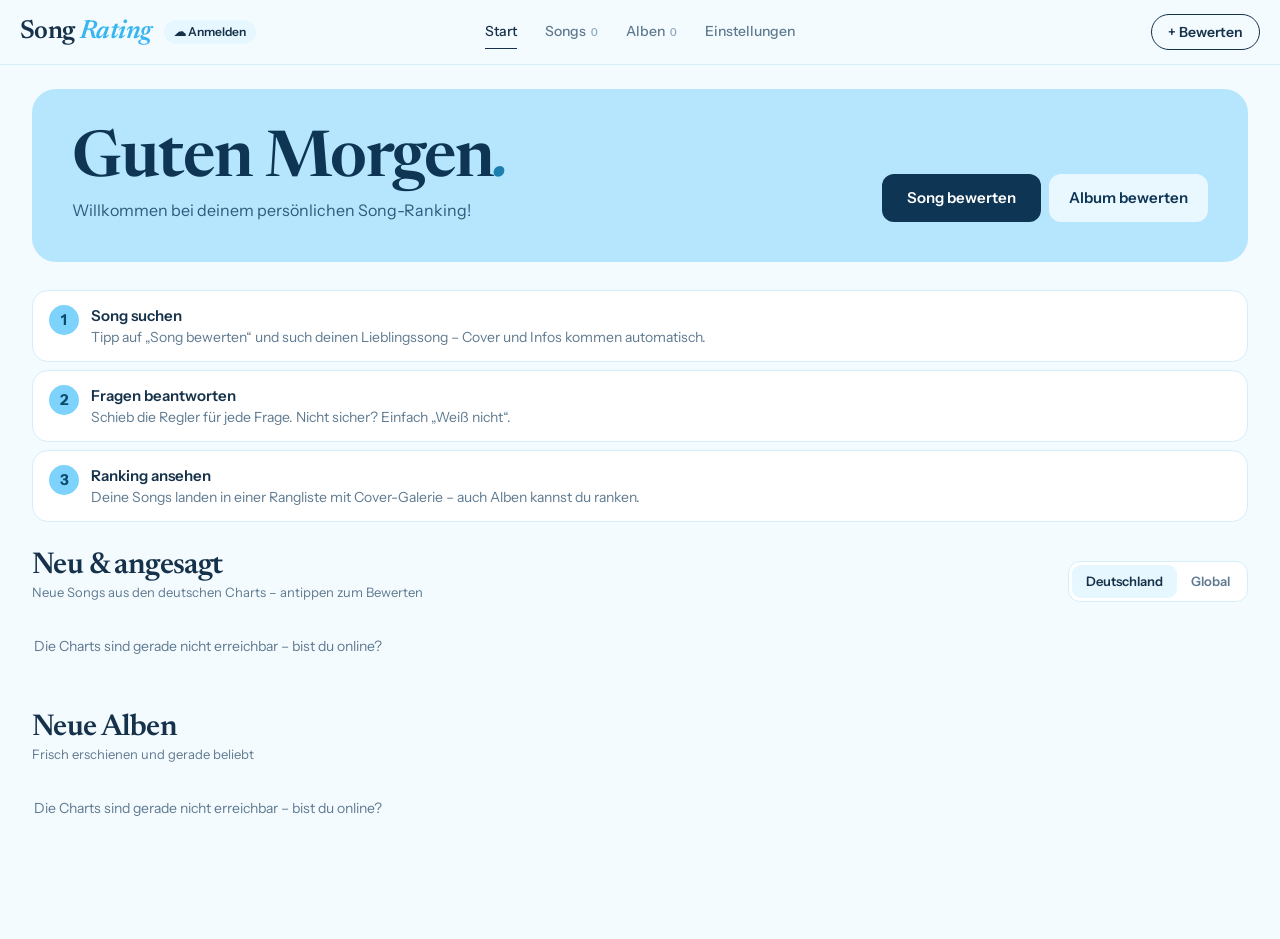
==== index.html @ c4248044 "One cover per album: songs of an album (also Deluxe / Taylor's Version) share a chosen cover, a song" ====
<!doctype html>
<html lang="de">
<head>
<meta charset="utf-8">
<meta name="viewport" content="width=device-width, initial-scale=1, viewport-fit=cover">
<meta name="theme-color" content="#b5e6fd">
<meta name="apple-mobile-web-app-capable" content="yes">
<meta name="mobile-web-app-capable" content="yes">
<meta name="apple-mobile-web-app-title" content="Song Rating">
<link rel="manifest" href="manifest.webmanifest">
<link rel="icon" type="image/png" href="assets/icons/icon-192.png">
<link rel="apple-touch-icon" href="assets/icons/apple-touch-icon.png">
<title>Song Rating</title>
<script src="assets/js/theme.js"></script>
<link rel="preconnect" href="https://fonts.googleapis.com">
<link rel="preconnect" href="https://fonts.gstatic.com" crossorigin>
<link rel="stylesheet" href="https://fonts.googleapis.com/css2?family=Instrument+Sans:wght@400;500;600;700&family=Newsreader:ital,opsz,wght@0,6..72,500;0,6..72,600;0,6..72,700;1,6..72,600&display=swap">
<link rel="stylesheet" href="assets/css/base.css?v=7">
<link rel="stylesheet" href="assets/css/start.css?v=9">
<link rel="stylesheet" href="assets/css/mobile.css?v=10">
</head>
<body>
<header id="top" data-active="start"></header>

<main class="start">
  <div class="hero-wrap">
    <section class="hero">
      <div>
        <h1 id="greeting"></h1>
        <p id="summary"></p>
      </div>
      <div class="hero-actions">
        <a class="btn hero-main" href="bewerten.html">Song bewerten</a>
        <a class="btn hero-alt" href="album.html">Album bewerten</a>
      </div>
    </section>
  </div>

  <div class="start-main">
    <!-- filled by start.js: stats, top 3, charts – or a short intro when nothing is rated yet -->
    <div id="mine"></div>

    <section class="block" id="recsBlock" hidden>
      <div class="block-head">
        <div><h2>Für dich heute</h2><span>Songs, die zu deinen Lieblings-Artists passen – jeden Tag neu</span></div>
        <button type="button" class="recs-more" id="recsMore">Neue Vorschläge ↻</button>
      </div>
      <div class="rail" id="recs"></div>
    </section>

    <section class="block">
      <div class="block-head">
        <div><h2>Neu &amp; angesagt</h2><span id="chartsSub">Neue Songs aus den Charts – antippen zum Bewerten</span></div>
        <div class="region-pick" id="regionPick">
          <button type="button" data-region="de">Deutschland</button>
          <button type="button" data-region="global">Global</button>
        </div>
      </div>
      <div class="rail" id="newSongs"><div class="rail-msg">Lade Charts …</div></div>
    </section>

    <section class="block">
      <div class="block-head">
        <div><h2>Neue Alben</h2><span>Frisch erschienen und gerade beliebt</span></div>
      </div>
      <div class="rail" id="newAlbums"><div class="rail-msg">Lade Charts …</div></div>
    </section>
  </div>
</main>

<script src="assets/js/defaults.js"></script>
<script src="assets/js/texts-de.js"></script>
<script src="assets/js/texts-zh.js"></script>
<script src="assets/js/language.js?v=2"></script>
<script src="assets/js/i18n-zh.js?v=6"></script>
<script src="assets/js/i18n.js?v=2"></script>
<script src="assets/js/common.js?v=14"></script>
<script src="assets/vendor/supabase.min.js"></script>
<script src="assets/js/cloud-config.js"></script>
<script src="assets/js/cloud.js"></script>
<script src="assets/js/itunes.js"></script>
<script src="assets/js/charts.js"></script>
<script src="assets/js/recommend.js?v=9"></script>
<script src="assets/js/start.js?v=13"></script>
</body>
</html>
---- assets/css/base.css ----
/* Shared look: colors, header/nav, buttons, covers */
:root{
  --bg:#f4fbff;--card:#ffffff;--text:#16324a;--muted:#5f7a90;--line:#d6eefb;
  --accent:#7dd3fc;--accent-strong:#38b6f0;--accent-soft:#e6f7ff;--track:#dcf0fb;--na:#a9bfcf;
  --hero1:#b5e6fd;--hero2:#e0f5ff;--hero-text:#0f3554;--on-accent:#0c4a6e;
  --skip:#fff3d6;--skip-text:#9a6a00;color-scheme:light;
  --hero-sub:#2d5b7c;--hero-em:#1d7fb0;--ink:#0f3554;--ink-hover:#16486f;--ink-card:#0f3554;--ink-score:#b5e6fd;
  --hero-btn2:rgba(255,255,255,.7);--hero-btn2-hover:#fff;--soft-track:#eef6fb;--shadow:rgba(15,53,84,.06);
  --serif:"Newsreader",Georgia,"Times New Roman","Songti SC","Noto Serif SC",serif;
  --sans:"Instrument Sans",-apple-system,BlinkMacSystemFont,"Segoe UI",Roboto,"PingFang SC","Hiragino Sans GB","Microsoft YaHei","Noto Sans SC",sans-serif;
}
/* dark colors: chosen in the settings (data-theme), or automatically when the device is in dark mode */
:root[data-theme=dark]{--bg:#0e1a24;--card:#152532;--text:#e4f1fa;--muted:#8fa9bc;--line:#24394a;
    --accent:#7dd3fc;--accent-strong:#a5e3fd;--accent-soft:#183a52;--track:#24394a;--na:#4d6475;
    --hero1:#1d5f8a;--hero2:#2b7fb3;--hero-text:#eaf6fe;--on-accent:#0c4a6e;
    --skip:#3a3018;--skip-text:#f2c35b;color-scheme:dark;
    --hero-sub:#cfe8f7;--hero-em:#a5e3fd;--ink:#0e1a24;--ink-hover:#152532;--ink-card:#1d5f8a;--ink-score:#e0f5ff;
    --hero-btn2:rgba(255,255,255,.14);--hero-btn2-hover:rgba(255,255,255,.24);--soft-track:#1d3040;--shadow:rgba(0,0,0,.25)}
@media (prefers-color-scheme: dark){
  :root:not([data-theme=light]){--bg:#0e1a24;--card:#152532;--text:#e4f1fa;--muted:#8fa9bc;--line:#24394a;
    --accent:#7dd3fc;--accent-strong:#a5e3fd;--accent-soft:#183a52;--track:#24394a;--na:#4d6475;
    --hero1:#1d5f8a;--hero2:#2b7fb3;--hero-text:#eaf6fe;--on-accent:#0c4a6e;
    --skip:#3a3018;--skip-text:#f2c35b;color-scheme:dark;
    --hero-sub:#cfe8f7;--hero-em:#a5e3fd;--ink:#0e1a24;--ink-hover:#152532;--ink-card:#1d5f8a;--ink-score:#e0f5ff;
    --hero-btn2:rgba(255,255,255,.14);--hero-btn2-hover:rgba(255,255,255,.24);--soft-track:#1d3040;--shadow:rgba(0,0,0,.25)}
}
*{box-sizing:border-box}
body{margin:0;background:var(--bg);color:var(--text);font:15px/1.45 var(--sans);-webkit-font-smoothing:antialiased}
a{color:inherit}
h1,h2,h3{font-family:var(--serif);font-weight:600;letter-spacing:-.02em}
.wrap{max-width:1400px;margin:0 auto;padding:0 16px}
input::placeholder{color:#8fa9bc}

button,.btn{font:inherit;font-size:14px;padding:8px 14px;border-radius:12px;border:1px solid var(--line);
  background:var(--card);color:var(--text);cursor:pointer;text-decoration:none;display:inline-block}
button:hover,.btn:hover{border-color:var(--accent-strong)}
button.primary,.btn.primary{background:var(--accent);border-color:var(--accent);color:var(--on-accent);font-weight:600}
button.primary:hover,.btn.primary:hover{background:#bae6fd;border-color:#bae6fd}
button:disabled{opacity:.4;cursor:default}

/* page title (serif) used on the overview and settings pages */
.page-head{display:flex;justify-content:space-between;align-items:center;gap:12px;flex-wrap:wrap;margin:28px 0 16px}
.page-head h1{margin:0;font-size:42px;line-height:1}

/* header: logo · page tabs · "+ Bewerten" menu */
header{background:var(--bg);border-bottom:1px solid var(--line)}
/* full width: logo in the left corner (in line with the rating sidebar), "+ Bewerten" in the right corner */
.head{padding:0 20px;min-height:64px;display:grid;grid-template-columns:1fr auto 1fr;align-items:center;gap:24px}
.head-left{display:flex;align-items:center;gap:12px;min-width:0}
.logo{font-family:var(--serif);font-size:26px;line-height:1;font-weight:600;letter-spacing:-.02em;text-decoration:none;color:var(--text);white-space:nowrap}
.logo em{color:var(--accent-strong);margin-left:5px}
.cloud{font-size:12px;font-weight:600;text-decoration:none;padding:3px 10px;border-radius:20px;
  background:var(--accent-soft);color:var(--text);white-space:nowrap}
.cloud[hidden]{display:none}
.cloud.warn{background:#fff3d6;color:#9a6a00}
nav{display:flex;gap:28px;overflow-x:auto;max-width:100%}
.tab{font-size:14px;font-weight:500;padding:6px 0;color:var(--muted);text-decoration:none;white-space:nowrap;
  border-bottom:1.5px solid transparent}
.tab:hover{color:var(--text)}
.tab.active{color:var(--text);border-bottom-color:var(--text)}
.count{margin-left:5px;font-size:11px;color:#8fa9bc;font-variant-numeric:tabular-nums}
.head-right{justify-self:end;position:relative}
.plus-btn{font-weight:600;padding:7px 16px;border-radius:99px;border:1px solid var(--text);background:none;color:var(--text);white-space:nowrap}
.plus-btn:hover{background:var(--text);color:var(--bg);border-color:var(--text)}
.plus-menu{position:absolute;right:0;top:calc(100% + 8px);z-index:30;background:var(--card);border:1px solid var(--line);border-radius:14px;
  box-shadow:0 12px 32px rgba(15,53,84,.16);padding:6px;display:flex;flex-direction:column;min-width:220px}
.plus-menu[hidden]{display:none}
.plus-menu a{padding:12px 14px;border-radius:10px;font-weight:600;text-decoration:none}
.plus-menu a:hover{background:var(--accent-soft)}
.plus-menu small{display:block;font-size:12.5px;font-weight:400;color:var(--muted)}
@media (max-width:900px){
  .head{padding:0 16px;gap:16px}
  nav{gap:18px}
  .cloud{display:none}
}

/* score chip + covers */
.chip{display:inline-block;min-width:48px;text-align:center;padding:3px 8px;border-radius:12px;font-weight:700;
  color:var(--on-accent);font-variant-numeric:tabular-nums}
.cover{display:block;object-fit:cover;background:var(--accent-soft);aspect-ratio:1}
.cover-ph{display:grid;place-items:center;background:linear-gradient(135deg,#bae6fd,#e0f2fe 60%,#ddd6fe);
  color:#0c4a6e;font-weight:700}
.cover-ph span{font-size:2.2em;opacity:.7}
.toast{font-size:14px;color:var(--accent-strong);font-weight:600}

/* round rank badge on covers */
.medal{position:absolute;left:8px;top:8px;min-width:30px;height:30px;padding:0 6px;border-radius:15px;display:grid;place-items:center;
  font-family:var(--serif);font-weight:700;font-size:16px;background:rgba(255,255,255,.92);color:#0f3554;box-shadow:0 2px 6px rgba(0,0,0,.2)}
.medal.m1{background:#facc15;color:#713f12}
.medal.m2{background:#e2e8f0;color:#334155}
.medal.m3{background:#f0a868;color:#7c2d12}
.medal.ma{background:#0f3554;color:#b5e6fd}
---- assets/css/start.css ----
/* Start page: light-blue hero, stat tiles, top 3, charts, new-release rails */
.start{padding-bottom:64px}

/* hero */
.hero-wrap{max-width:1400px;margin:0 auto;padding:24px 32px 0}
.hero{background:var(--hero1);color:var(--hero-text);border-radius:24px;padding:40px;
  display:flex;flex-wrap:wrap;justify-content:space-between;align-items:flex-end;gap:18px}
.hero h1{margin:0;font-size:64px;line-height:1}
.hero h1 em{color:var(--hero-em)}
.hero p{margin:6px 0 0;font-size:16px;color:var(--hero-sub)}
.hero-actions{display:grid;grid-template-columns:1fr 1fr;gap:8px}
.hero-actions .btn{border:0;font-weight:600;font-size:15px;text-align:center;padding:13px 20px;border-radius:12px}
.hero-main{background:var(--ink);color:#fff}
.hero-main:hover{background:var(--ink-hover)}
.hero-alt{background:var(--hero-btn2);color:var(--hero-text)}
.hero-alt:hover{background:var(--hero-btn2-hover)}

.start-main{max-width:1400px;margin:0 auto;padding:28px 32px 0}
.block{margin:0 0 28px}
.block-head{display:flex;justify-content:space-between;align-items:flex-end;gap:12px;flex-wrap:wrap;margin-bottom:12px}
.block-head h2{margin:0;font-size:30px;line-height:1.1}
.block-head span{display:block;color:var(--muted);font-size:13px}
.block-head a{font-size:14px;font-weight:600;color:var(--accent-strong);text-decoration:none;align-self:baseline}

/* stat tiles */
.tiles{display:grid;grid-template-columns:repeat(4,minmax(0,1fr));gap:12px;margin-bottom:28px}
.tile{background:var(--card);border:1px solid var(--line);border-radius:16px;padding:16px 18px;min-width:0;
  box-shadow:0 6px 20px var(--shadow);display:flex;flex-direction:column;gap:2px}
.tile-label{font-size:12.5px;color:var(--muted);font-weight:600}
.tile-value{font-family:var(--serif);font-size:48px;font-weight:600;letter-spacing:-.02em;line-height:1.15;
  font-variant-numeric:tabular-nums;white-space:nowrap;overflow:hidden;text-overflow:ellipsis}
.tile:last-child .tile-value{font-size:30px;padding-top:12px}
.tile-sub{font-size:12px;color:var(--muted);min-height:16px}

/* top 3 + top album */
.podium{display:grid;grid-template-columns:repeat(4,minmax(0,1fr));gap:14px}
.pod{display:flex;flex-direction:column;gap:10px;text-decoration:none;background:var(--card);border:1px solid var(--line);
  border-radius:18px;padding:10px 10px 14px;min-width:0;transition:transform .15s,box-shadow .15s}
.pod:hover{transform:translateY(-3px);box-shadow:0 12px 28px rgba(15,53,84,.12)}
.pod-album{background:linear-gradient(160deg,var(--card),var(--accent-soft))}
.pod-cover{position:relative}
.pod-cover .cover{width:100%;border-radius:12px;font-size:28px}
.pod-info{padding:0 4px;display:flex;justify-content:space-between;align-items:flex-end;gap:8px}
.pod-text{min-width:0}
.pod-t{font-family:var(--serif);font-weight:600;font-size:18px;line-height:1.2;white-space:nowrap;overflow:hidden;text-overflow:ellipsis}
.pod-sub{font-size:12.5px;color:var(--muted);white-space:nowrap;overflow:hidden;text-overflow:ellipsis}
.pod .chip{flex:none;min-width:0;font-size:14px;padding:3px 9px;border-radius:10px}

/* charts */
.charts{display:grid;grid-template-columns:repeat(3,minmax(0,1fr));gap:14px;align-items:stretch}
.chart-card{background:var(--card);border:1px solid var(--line);border-radius:16px;padding:16px 18px;min-width:0}
.chart-card h3{margin:0;font-size:22px;line-height:1.2}
.chart-sub{margin:0 0 14px;font-size:12.5px;color:var(--muted)}
.mark{display:block;cursor:pointer;outline:none;transition:filter .12s}
.mark:hover,.mark:focus-visible{filter:brightness(1.12) saturate(1.1)}
.mark:focus-visible{box-shadow:0 0 0 2px var(--card),0 0 0 4px var(--accent-strong)}

.hbars{display:grid;gap:12px}
.hbar-label{display:flex;justify-content:space-between;gap:8px;margin-bottom:4px}
.hbar-label span{font-family:var(--serif);font-weight:600;font-size:15px;white-space:nowrap;overflow:hidden;text-overflow:ellipsis}
.hbar-label small{font-family:var(--sans);font-weight:400;font-size:12px;color:var(--muted)}
.hbar-val{font-size:13px;font-variant-numeric:tabular-nums}
.hbar-track{height:8px;border-radius:4px;background:var(--soft-track)}
.hbar-track .mark{height:100%;border-radius:4px}

.cols{position:relative;height:150px;margin-left:22px}
.cols-grid .gridline{position:absolute;left:0;right:0;border-top:1px solid var(--soft-track)}
.cols-grid .gridline:first-child{border-top-color:var(--line)}
.cols-grid .gridline span{position:absolute;left:-22px;top:-8px;width:16px;text-align:right;font-size:11px;color:var(--muted);font-variant-numeric:tabular-nums}
.cols-bars{position:absolute;inset:0;display:flex;align-items:flex-end;gap:8px}
.col{flex:1;height:100%;display:flex;align-items:flex-end;justify-content:center}
.col .mark{width:70%;border-radius:6px 6px 0 0;min-height:0}
.cols-labels{display:flex;gap:8px;margin-left:22px;margin-top:6px}
.cols-labels span{flex:1;text-align:center;font-size:11px;color:var(--muted);white-space:nowrap}
.chart-tip{position:absolute;z-index:50;background:var(--text);color:var(--bg);border-radius:8px;padding:6px 10px;font-size:12px;
  pointer-events:none;box-shadow:0 6px 18px rgba(0,0,0,.2);display:grid;max-width:240px}
.chart-tip[hidden]{display:none}
.chart-tip b{font-size:15px}
.sr-only{position:absolute;width:1px;height:1px;overflow:hidden;clip:rect(0 0 0 0);white-space:nowrap}

/* new releases: horizontally scrolling rails */
.rail{display:flex;gap:14px;overflow-x:auto;scroll-snap-type:x mandatory;padding:2px 2px 8px;scrollbar-width:none}
.rail::-webkit-scrollbar{display:none}
.rail-card{flex:none;width:150px;scroll-snap-align:start;text-decoration:none;display:flex;flex-direction:column;gap:6px}
.rail-cover{position:relative}
.rail-cover .cover{width:100%;border-radius:12px;font-size:26px;box-shadow:0 4px 12px rgba(15,53,84,.12)}
.rail-cover .chip{position:absolute;right:6px;bottom:6px;font-size:13px;min-width:0;padding:2px 7px;border-radius:10px}
.rail-t{font-weight:700;font-size:14px;white-space:nowrap;overflow:hidden;text-overflow:ellipsis}
.rail-sub{font-size:12.5px;color:var(--muted);white-space:nowrap;overflow:hidden;text-overflow:ellipsis}
.rail-tag{align-self:flex-start;font-size:11px;font-weight:700;color:var(--muted);background:var(--card);
  border:1px solid var(--line);border-radius:10px;padding:1px 8px}
.rail-tag.new{background:#dcfce7;border-color:#bbf7d0;color:#166534}
.rail-msg{color:var(--muted);font-size:14px;padding:20px 0}

/* first visit */
.intro{display:flex;flex-direction:column;gap:8px;margin-bottom:28px}
.step-card{display:grid;grid-template-columns:30px 1fr;gap:12px;background:var(--card);border:1px solid var(--line);border-radius:16px;padding:14px 16px}
.step-card b{display:grid;place-items:center;width:30px;height:30px;border-radius:50%;background:var(--accent);color:var(--on-accent)}
.step-card h3{margin:0;font-family:var(--sans);font-size:15px;font-weight:600;letter-spacing:0}
.step-card p{margin:0;font-size:14px;color:var(--muted)}

/* Germany / global switch for the charts */
.region-pick{display:flex;background:var(--card);border:1px solid var(--line);border-radius:12px;padding:3px}
.region-pick button{border:0;background:none;font-size:13px;font-weight:600;color:var(--muted);padding:7px 14px;border-radius:9px}
.region-pick button.on{background:var(--accent-soft);color:var(--text)}

@media (max-width:900px){
  .hero-wrap{padding:16px 16px 0}
  .hero{padding:28px}
  .hero h1{font-size:52px}
  .start-main{padding:24px 16px 0}
  .charts{grid-template-columns:1fr 1fr}
  .tiles{grid-template-columns:1fr 1fr}
}
@media (max-width:640px){
  /* full-width hero that continues the light-blue header */
  .hero-wrap{padding:0}
  .hero{border-radius:0;padding:4px 16px 20px}
  .hero h1{font-size:44px}
  .hero-actions{width:100%}
  .start-main{padding:20px 16px 0}
  .block-head h2{font-size:26px}
  .tiles{gap:10px;margin-bottom:22px}
  .tile{padding:12px 14px}
  .tile-value{font-size:38px}
  .tile:last-child .tile-value{font-size:22px;white-space:normal;line-height:1.2;padding-top:6px;
    display:-webkit-box;-webkit-line-clamp:2;-webkit-box-orient:vertical}
  .podium{display:flex;overflow-x:auto;scroll-snap-type:x mandatory;scroll-padding:0 16px;margin:0 -16px;padding:2px 16px 8px;gap:12px;scrollbar-width:none}
  .podium::-webkit-scrollbar{display:none}
  .pod{flex:none;width:46%;scroll-snap-align:start}
  .pod:hover{transform:none}
  .charts{grid-template-columns:minmax(0,1fr)}
  .rail{margin:0 -16px;padding:2px 16px 8px;scroll-padding:0 16px}
  .rail-card{width:128px}
}

/* daily suggestions */
.rail-tag.rec{max-width:100%;white-space:nowrap;overflow:hidden;text-overflow:ellipsis;background:var(--accent-soft);border-color:var(--line);color:var(--text)}
.recs-more{font-size:13px;font-weight:600;padding:8px 14px;border-radius:12px;color:var(--text)}
---- assets/css/mobile.css ----
/* Phone layout (all pages): bottom tab bar, two-column gallery, compact rating pages.
   Loaded last so it can override the page styles. */

:root{--tabbar:64px}
.tabbar,.plus-sheet{display:none}

@media (max-width:640px){
  body{padding-bottom:calc(var(--tabbar) + env(safe-area-inset-bottom) + 12px)}
  .wrap,.wrap.wide{padding-left:max(14px,env(safe-area-inset-left));padding-right:max(14px,env(safe-area-inset-right))}

  /* header: just the title – navigation lives in the tab bar */
  header{padding-top:env(safe-area-inset-top)}
  .head{display:flex;justify-content:space-between;min-height:0;padding:12px 16px 10px}
  .logo{font-size:22px}
  header nav,.head-right{display:none}
  .cloud{display:inline-block;font-size:12px;padding:5px 11px}
  /* start page: header and hero form one light-blue block */
  header[data-active=start]{background:var(--hero1);border-bottom:0}
  header[data-active=start] .logo{color:var(--hero-text)}
  header[data-active=start] .logo em{color:var(--hero-em)}
  header[data-active=start] .cloud{background:rgba(255,255,255,.55);color:var(--hero-text)}

  /* bottom tab bar */
  .tabbar{display:grid;grid-template-columns:repeat(5,1fr);align-items:center;position:fixed;left:0;right:0;bottom:0;z-index:40;
    height:calc(var(--tabbar) + env(safe-area-inset-bottom));padding:0 6px env(safe-area-inset-bottom);
    background:color-mix(in srgb,var(--card) 95%,transparent);-webkit-backdrop-filter:blur(10px);backdrop-filter:blur(10px);
    border-top:1px solid var(--line)}
  .tabbar a{justify-self:center;display:grid;place-items:center;width:56px;height:44px;border-radius:12px;
    color:var(--muted);text-decoration:none;-webkit-tap-highlight-color:transparent}
  .tabbar a svg{width:24px;height:24px}
  .tabbar a.active{background:var(--accent-soft);color:var(--accent-strong)}
  .tabbar .plus{justify-self:center;width:48px;height:48px;border-radius:50%;border:0;padding:0;display:grid;place-items:center;
    background:var(--accent);color:var(--on-accent)}
  .tabbar .plus svg{width:24px;height:24px;stroke-width:2.4}
  .tabbar .plus.active{background:var(--accent-strong)}
  .plus-sheet:not([hidden]){display:grid;gap:2px;position:fixed;left:50%;transform:translateX(-50%);z-index:41;
    bottom:calc(var(--tabbar) + env(safe-area-inset-bottom) + 20px);min-width:220px;
    background:var(--card);border:1px solid var(--line);border-radius:16px;padding:6px;box-shadow:0 10px 30px rgba(15,53,84,.2)}
  .plus-sheet a{padding:14px 16px;border-radius:12px;font-weight:600;text-decoration:none;color:var(--text)}
  .plus-sheet a:hover,.plus-sheet a:active{background:var(--accent-soft)}

  /* overview pages */
  .tools{margin:12px 0 8px;gap:8px}
  .tools input{flex:1 1 100%;min-width:0;font-size:16px}
  .tools select{flex:1 1 100%;min-width:0}
  .tools .filter-btn{flex:1}
  .tools2{flex-wrap:nowrap;overflow-x:auto;margin:0 -14px 12px;padding:2px 14px;scrollbar-width:none}
  .tools2::-webkit-scrollbar{display:none}
  .tools2 button{white-space:nowrap;flex:none}
  .tools2 .toast{white-space:nowrap}
  .gallery{grid-template-columns:repeat(2,minmax(0,1fr));gap:12px}
  .card{border-radius:14px}
  .card:hover{transform:none}
  .card-body{padding:8px 10px 10px}
  .card .t{font-size:14px}
  .card .sub,.card .note{font-size:11.5px}
  .minibars{height:16px;margin-top:6px;gap:2px}
  .card .medal{min-width:26px;height:26px;font-size:14px;left:6px;top:6px}
  .card .t{font-size:15px}
  .page-head{margin:18px 0 12px}
  .page-head h1{font-size:34px}
  .page-head .btn{display:none}
  .cover-wrap .chip{font-size:13px;min-width:0;padding:2px 7px;right:6px;bottom:6px}
  .cover-wrap .cover{font-size:22px}

  /* rating pages */
  .page-title h2{font-size:28px}
  .page-title b{font-size:30px}
  .q{padding:14px 14px 12px;border-radius:14px}
  .q-title{font-size:15px;line-height:1.35}
  .q-think{font-size:12.5px}
  .q-val{font-size:24px;min-width:44px}
  .desc{font-size:13.5px}
  .nav{position:sticky;bottom:calc(var(--tabbar) + env(safe-area-inset-bottom));z-index:5;margin:8px -16px 0;padding:12px 16px 10px;
    background:linear-gradient(to bottom,transparent,var(--bg) 35%)}
  .nav button{padding:12px 14px;font-size:15px}
  .nav button.primary{flex:1}
  .result-card{padding:16px}
  .rc-score{font-size:48px}
  .sum{grid-template-columns:1fr 1fr;gap:8px}
  .sum-card{padding:10px 12px}
  .sum-card .n{font-size:22px}
  .formula{gap:6px}
  .formula .part{min-width:0;flex:1 1 40%;padding:8px 12px}
  .formula .part .n{font-size:22px}
  .formula .op{display:none}
  .save-row button{flex:1 1 auto}
  .picked{padding:12px;gap:14px}
  .picked .cover{width:110px}
  .track{padding:8px 10px;gap:8px}
  .meta input,.search input,.meta-title + .meta input{font-size:16px}

  /* start page: charts switch under the heading, on the left */
  .region-pick{margin-left:0}

  /* settings */
  .q-row .qtext{flex:1 1 100%;order:-1}
  .q-row .no{display:none}
  .q-edit .think,details{margin-left:0}
  .cat-head .name{flex:1 1 100%;order:-1}
  .savebar{bottom:calc(var(--tabbar) + env(safe-area-inset-bottom))}
  .set-nav{top:calc(env(safe-area-inset-top) + 6px);margin:0 -14px;border-radius:0;border-left:0;border-right:0}
  .set-row{padding:14px}
  .set-card .theme-pick{flex:1 1 100%;min-width:0}
  section h2{font-size:28px}
  .flash{bottom:calc(var(--tabbar) + env(safe-area-inset-bottom) + 16px)}
}

/* Home-screen app (standalone): no browser bar, so give the header a bit more room under the status bar */
@media (display-mode: standalone){
  header{padding-top:max(env(safe-area-inset-top),8px)}
}
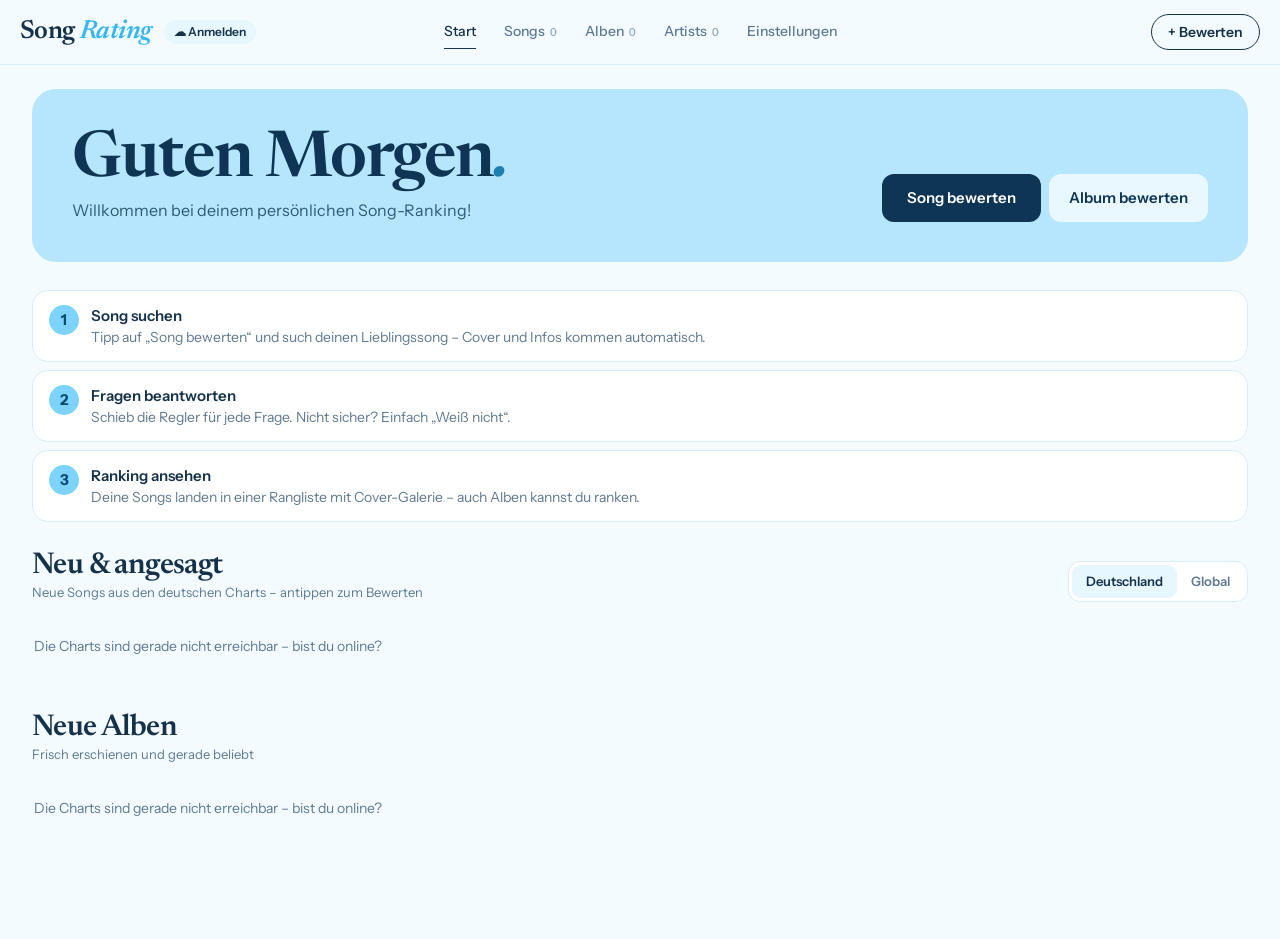
==== commit a979f57b: "Artist ranking: rate artists with their own questions (de/en/zh); an artist's score counts 10 % into" ====
--- a/index.html
+++ b/index.html
@@ -17,7 +17,7 @@
 <link rel="stylesheet" href="https://fonts.googleapis.com/css2?family=Instrument+Sans:wght@400;500;600;700&family=Newsreader:ital,opsz,wght@0,6..72,500;0,6..72,600;0,6..72,700;1,6..72,600&display=swap">
 <link rel="stylesheet" href="assets/css/base.css?v=7">
 <link rel="stylesheet" href="assets/css/start.css?v=9">
-<link rel="stylesheet" href="assets/css/mobile.css?v=10">
+<link rel="stylesheet" href="assets/css/mobile.css?v=11">
 </head>
 <body>
 <header id="top" data-active="start"></header>
@@ -68,17 +68,17 @@
   </div>
 </main>
 
-<script src="assets/js/defaults.js"></script>
-<script src="assets/js/texts-de.js"></script>
-<script src="assets/js/texts-zh.js"></script>
-<script src="assets/js/language.js?v=2"></script>
-<script src="assets/js/i18n-zh.js?v=6"></script>
+<script src="assets/js/defaults.js?v=4"></script>
+<script src="assets/js/texts-de.js?v=4"></script>
+<script src="assets/js/texts-zh.js?v=4"></script>
+<script src="assets/js/language.js?v=3"></script>
+<script src="assets/js/i18n-zh.js?v=8"></script>
 <script src="assets/js/i18n.js?v=2"></script>
-<script src="assets/js/common.js?v=14"></script>
+<script src="assets/js/common.js?v=17"></script>
 <script src="assets/vendor/supabase.min.js"></script>
 <script src="assets/js/cloud-config.js"></script>
-<script src="assets/js/cloud.js"></script>
-<script src="assets/js/itunes.js"></script>
+<script src="assets/js/cloud.js?v=2"></script>
+<script src="assets/js/itunes.js?v=2"></script>
 <script src="assets/js/charts.js"></script>
 <script src="assets/js/recommend.js?v=9"></script>
 <script src="assets/js/start.js?v=13"></script>
--- a/assets/css/mobile.css
+++ b/assets/css/mobile.css
@@ -21,11 +21,11 @@
   header[data-active=start] .cloud{background:rgba(255,255,255,.55);color:var(--hero-text)}
 
   /* bottom tab bar */
-  .tabbar{display:grid;grid-template-columns:repeat(5,1fr);align-items:center;position:fixed;left:0;right:0;bottom:0;z-index:40;
+  .tabbar{display:grid;grid-template-columns:repeat(6,1fr);align-items:center;position:fixed;left:0;right:0;bottom:0;z-index:40;
     height:calc(var(--tabbar) + env(safe-area-inset-bottom));padding:0 6px env(safe-area-inset-bottom);
     background:color-mix(in srgb,var(--card) 95%,transparent);-webkit-backdrop-filter:blur(10px);backdrop-filter:blur(10px);
     border-top:1px solid var(--line)}
-  .tabbar a{justify-self:center;display:grid;place-items:center;width:56px;height:44px;border-radius:12px;
+  .tabbar a{justify-self:center;display:grid;place-items:center;width:50px;height:44px;border-radius:12px;
     color:var(--muted);text-decoration:none;-webkit-tap-highlight-color:transparent}
   .tabbar a svg{width:24px;height:24px}
   .tabbar a.active{background:var(--accent-soft);color:var(--accent-strong)}
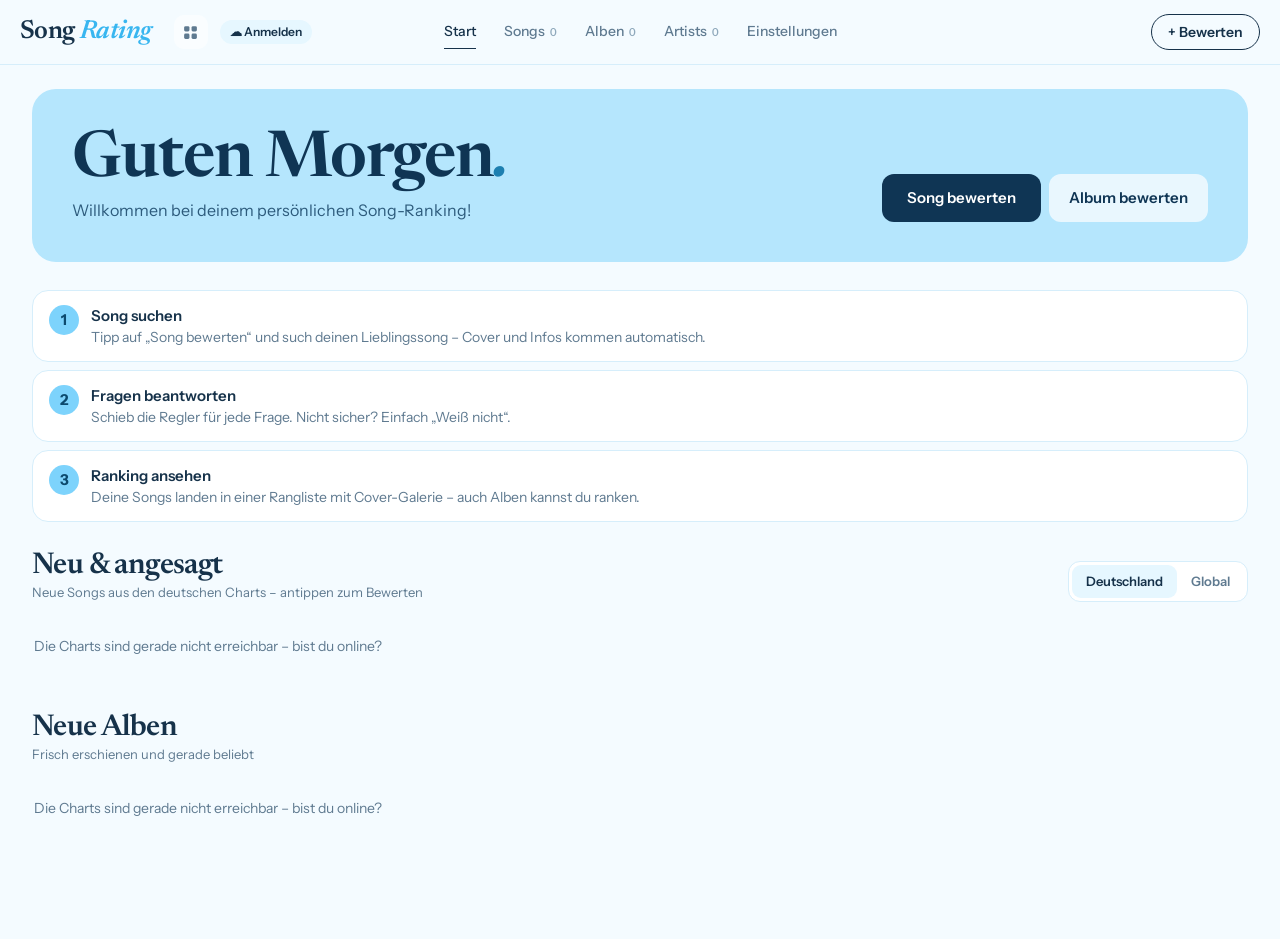
==== commit 837912d5: "App switcher: grid button next to the logo in Song Rating and Lernorte opens 'Meine Apps' to jump be" ====
--- a/index.html
+++ b/index.html
@@ -72,12 +72,13 @@
 <script src="assets/js/texts-de.js?v=4"></script>
 <script src="assets/js/texts-zh.js?v=4"></script>
 <script src="assets/js/language.js?v=3"></script>
-<script src="assets/js/i18n-zh.js?v=8"></script>
+<script src="assets/js/i18n-zh.js?v=9"></script>
 <script src="assets/js/i18n.js?v=2"></script>
 <script src="assets/js/common.js?v=17"></script>
+<script src="assets/js/apps.js?v=3"></script>
 <script src="assets/vendor/supabase.min.js"></script>
 <script src="assets/js/cloud-config.js"></script>
-<script src="assets/js/cloud.js?v=2"></script>
+<script src="assets/js/cloud.js?v=3"></script>
 <script src="assets/js/itunes.js?v=2"></script>
 <script src="assets/js/charts.js"></script>
 <script src="assets/js/recommend.js?v=9"></script>
